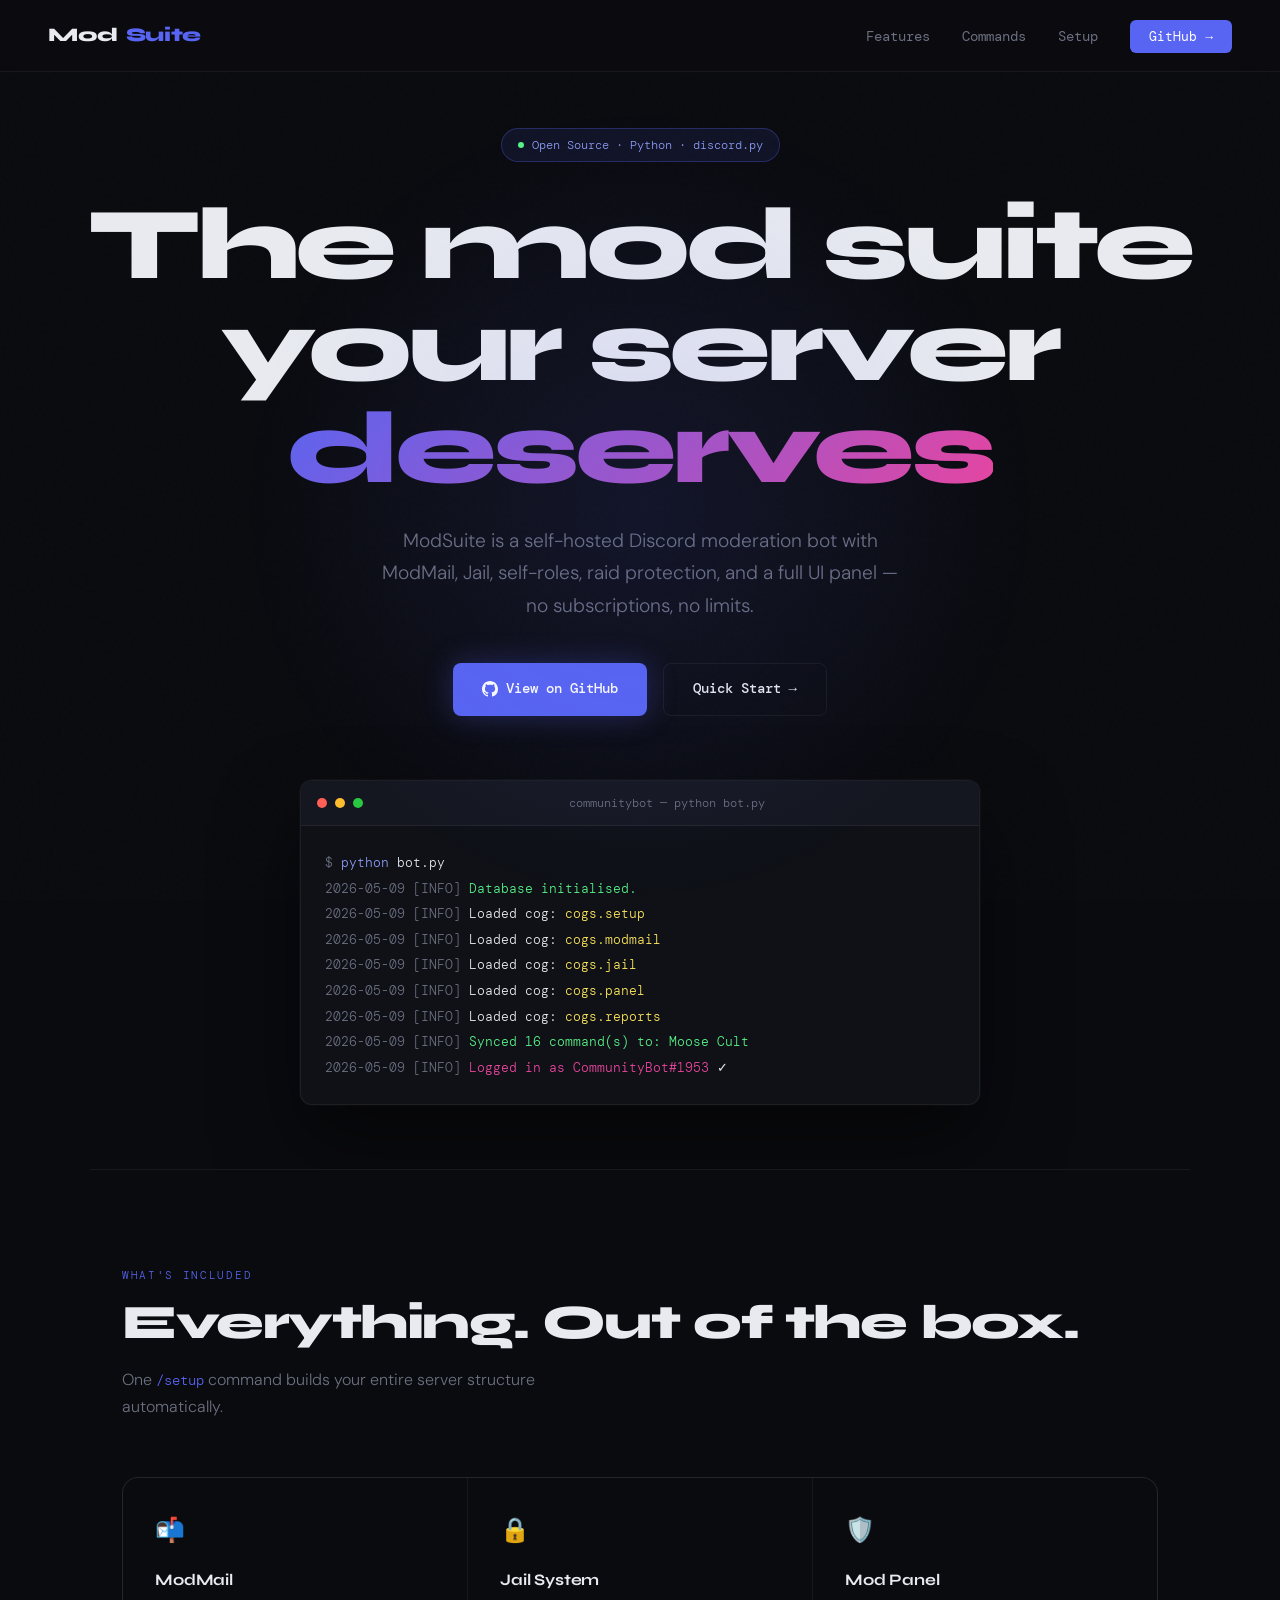
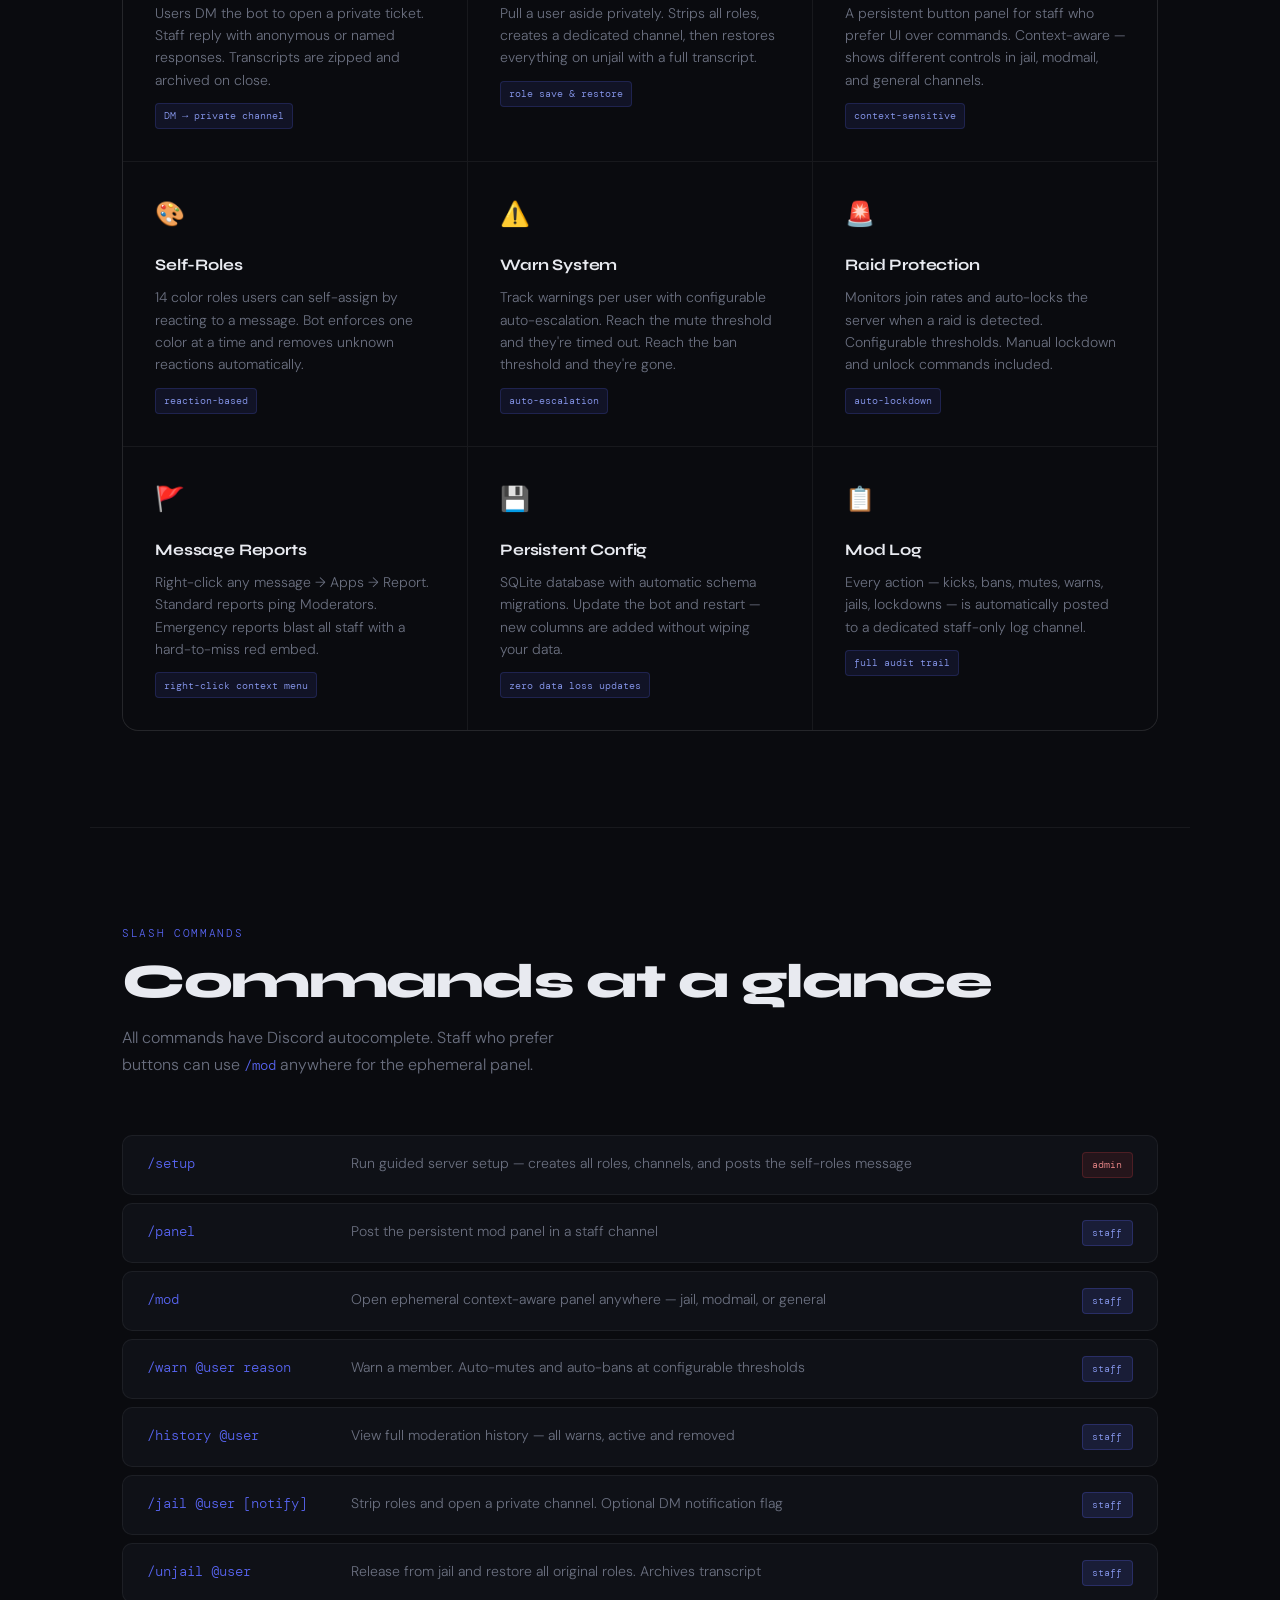
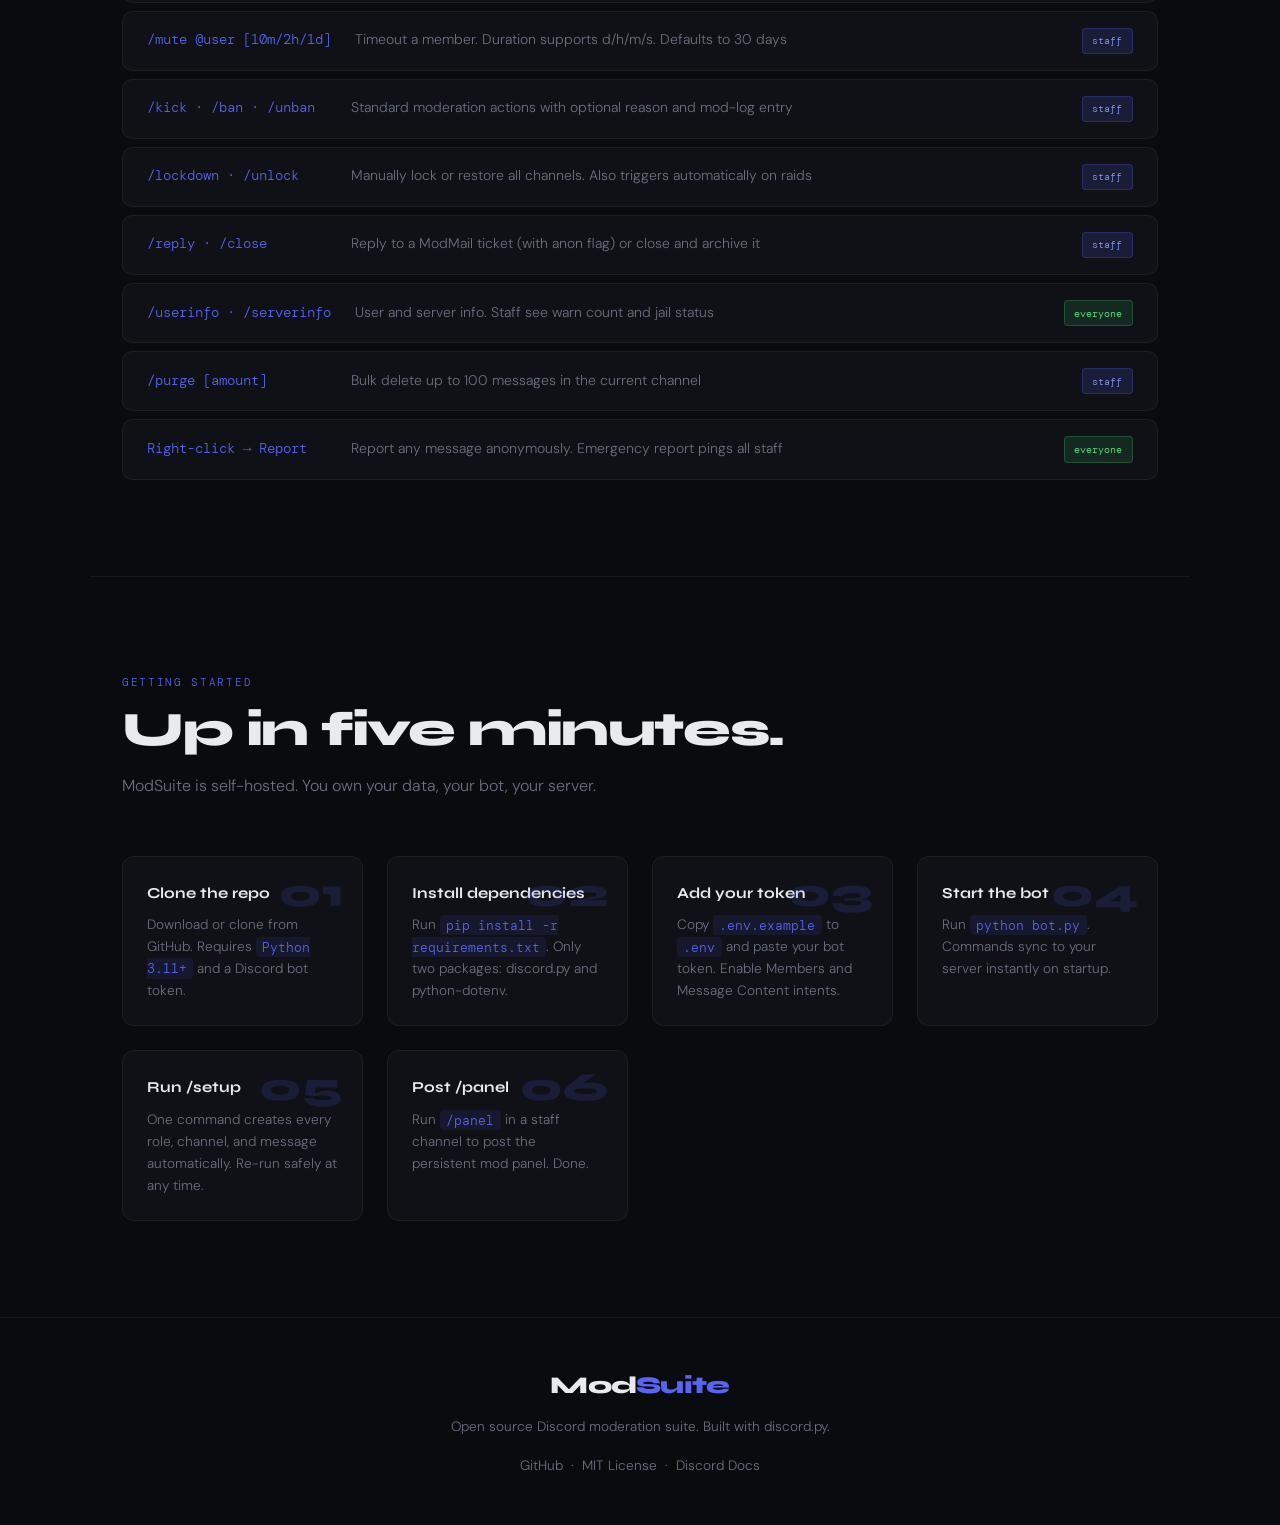
==== index.html @ 9222d687 "Initial commit" ====
<!DOCTYPE html>
<html lang="en">
<head>
<meta charset="UTF-8">
<meta name="viewport" content="width=device-width, initial-scale=1.0">
<title>ModSuite — Discord Moderation Suite</title>
<link rel="preconnect" href="https://fonts.googleapis.com">
<link rel="preconnect" href="https://fonts.gstatic.com" crossorigin>
<link href="https://fonts.googleapis.com/css2?family=Syne:wght@400;600;700;800&family=DM+Mono:wght@400;500&family=DM+Sans:wght@300;400;500&display=swap" rel="stylesheet">
<style>
  *, *::before, *::after { box-sizing: border-box; margin: 0; padding: 0; }

  :root {
    --bg:        #0a0b0f;
    --bg2:       #0f1117;
    --bg3:       #151720;
    --border:    rgba(255,255,255,0.06);
    --text:      #e8eaf0;
    --muted:     #6b7080;
    --accent:    #5865f2;
    --accent2:   #eb459e;
    --accent3:   #57f287;
    --red:       #ed4245;
    --yellow:    #fee75c;
    --glow:      rgba(88,101,242,0.15);
  }

  html { scroll-behavior: smooth; }

  body {
    background: var(--bg);
    color: var(--text);
    font-family: 'DM Sans', sans-serif;
    font-weight: 300;
    line-height: 1.7;
    overflow-x: hidden;
  }

  /* ── Noise overlay ── */
  body::before {
    content: '';
    position: fixed;
    inset: 0;
    background-image: url("data:image/svg+xml,%3Csvg viewBox='0 0 256 256' xmlns='http://www.w3.org/2000/svg'%3E%3Cfilter id='noise'%3E%3CfeTurbulence type='fractalNoise' baseFrequency='0.9' numOctaves='4' stitchTiles='stitch'/%3E%3C/filter%3E%3Crect width='100%25' height='100%25' filter='url(%23noise)' opacity='0.04'/%3E%3C/svg%3E");
    pointer-events: none;
    z-index: 0;
    opacity: 0.4;
  }

  /* ── Nav ── */
  nav {
    position: fixed;
    top: 0; left: 0; right: 0;
    z-index: 100;
    display: flex;
    align-items: center;
    justify-content: space-between;
    padding: 1.2rem 3rem;
    background: rgba(10,11,15,0.8);
    backdrop-filter: blur(20px);
    border-bottom: 1px solid var(--border);
  }

  .nav-logo {
    font-family: 'Syne', sans-serif;
    font-weight: 800;
    font-size: 1.2rem;
    letter-spacing: -0.02em;
    color: var(--text);
    text-decoration: none;
    display: flex;
    align-items: center;
    gap: 0.5rem;
  }

  .nav-logo span {
    color: var(--accent);
  }

  .nav-links {
    display: flex;
    align-items: center;
    gap: 2rem;
    list-style: none;
  }

  .nav-links a {
    color: var(--muted);
    text-decoration: none;
    font-size: 0.875rem;
    font-weight: 400;
    transition: color 0.2s;
    font-family: 'DM Mono', monospace;
  }

  .nav-links a:hover { color: var(--text); }

  .nav-cta {
    background: var(--accent);
    color: #fff !important;
    padding: 0.5rem 1.2rem;
    border-radius: 6px;
    font-family: 'DM Mono', monospace !important;
    font-size: 0.8rem !important;
    transition: background 0.2s, transform 0.15s !important;
  }

  .nav-cta:hover {
    background: #4752c4 !important;
    transform: translateY(-1px);
  }

  /* ── Hero ── */
  .hero {
    position: relative;
    min-height: 100vh;
    display: flex;
    flex-direction: column;
    align-items: center;
    justify-content: center;
    text-align: center;
    padding: 8rem 2rem 4rem;
    overflow: hidden;
  }

  /* Radial glow bg */
  .hero::after {
    content: '';
    position: absolute;
    width: 800px;
    height: 800px;
    background: radial-gradient(circle, rgba(88,101,242,0.12) 0%, transparent 70%);
    top: 50%;
    left: 50%;
    transform: translate(-50%, -60%);
    pointer-events: none;
  }

  .hero-badge {
    display: inline-flex;
    align-items: center;
    gap: 0.5rem;
    background: rgba(88,101,242,0.1);
    border: 1px solid rgba(88,101,242,0.3);
    border-radius: 100px;
    padding: 0.35rem 1rem;
    font-family: 'DM Mono', monospace;
    font-size: 0.75rem;
    color: #8b9cf4;
    margin-bottom: 2rem;
    animation: fadeUp 0.6s ease both;
  }

  .hero-badge::before {
    content: '';
    width: 6px;
    height: 6px;
    background: var(--accent3);
    border-radius: 50%;
    animation: pulse 2s infinite;
  }

  @keyframes pulse {
    0%, 100% { opacity: 1; transform: scale(1); }
    50% { opacity: 0.5; transform: scale(0.8); }
  }

  h1 {
    font-family: 'Syne', sans-serif;
    font-weight: 800;
    font-size: clamp(3rem, 8vw, 6.5rem);
    line-height: 1.0;
    letter-spacing: -0.04em;
    margin-bottom: 1.5rem;
    animation: fadeUp 0.6s ease 0.1s both;
  }

  h1 em {
    font-style: normal;
    background: linear-gradient(135deg, var(--accent) 0%, var(--accent2) 100%);
    -webkit-background-clip: text;
    -webkit-text-fill-color: transparent;
    background-clip: text;
  }

  .hero-sub {
    font-size: clamp(1rem, 2.5vw, 1.2rem);
    color: var(--muted);
    max-width: 520px;
    margin: 0 auto 2.5rem;
    font-weight: 300;
    animation: fadeUp 0.6s ease 0.2s both;
  }

  .hero-actions {
    display: flex;
    gap: 1rem;
    justify-content: center;
    flex-wrap: wrap;
    animation: fadeUp 0.6s ease 0.3s both;
  }

  .btn {
    display: inline-flex;
    align-items: center;
    gap: 0.5rem;
    padding: 0.85rem 1.8rem;
    border-radius: 8px;
    font-family: 'DM Mono', monospace;
    font-size: 0.875rem;
    text-decoration: none;
    transition: all 0.2s;
    font-weight: 500;
  }

  .btn-primary {
    background: var(--accent);
    color: #fff;
    box-shadow: 0 0 30px rgba(88,101,242,0.3);
  }

  .btn-primary:hover {
    background: #4752c4;
    transform: translateY(-2px);
    box-shadow: 0 0 40px rgba(88,101,242,0.5);
  }

  .btn-secondary {
    background: transparent;
    color: var(--text);
    border: 1px solid var(--border);
  }

  .btn-secondary:hover {
    border-color: rgba(255,255,255,0.15);
    background: rgba(255,255,255,0.04);
    transform: translateY(-2px);
  }

  /* ── Terminal preview ── */
  .terminal-wrap {
    margin-top: 4rem;
    width: 100%;
    max-width: 680px;
    animation: fadeUp 0.6s ease 0.4s both;
  }

  .terminal {
    background: var(--bg2);
    border: 1px solid var(--border);
    border-radius: 12px;
    overflow: hidden;
    box-shadow: 0 40px 80px rgba(0,0,0,0.5), 0 0 0 1px rgba(255,255,255,0.03);
  }

  .terminal-bar {
    background: var(--bg3);
    padding: 0.75rem 1rem;
    display: flex;
    align-items: center;
    gap: 0.5rem;
    border-bottom: 1px solid var(--border);
  }

  .dot { width: 10px; height: 10px; border-radius: 50%; }
  .dot-r { background: #ff5f57; }
  .dot-y { background: #febc2e; }
  .dot-g { background: #28c840; }

  .terminal-title {
    flex: 1;
    text-align: center;
    font-family: 'DM Mono', monospace;
    font-size: 0.75rem;
    color: var(--muted);
  }

  .terminal-body {
    padding: 1.5rem;
    font-family: 'DM Mono', monospace;
    font-size: 0.8rem;
    line-height: 2;
    text-align: left;
  }

  .t-dim    { color: var(--muted); }
  .t-green  { color: var(--accent3); }
  .t-blue   { color: #8b9cf4; }
  .t-yellow { color: var(--yellow); }
  .t-pink   { color: var(--accent2); }
  .t-red    { color: var(--red); }

  /* ── Section base ── */
  section {
    position: relative;
    z-index: 1;
    padding: 6rem 2rem;
    max-width: 1100px;
    margin: 0 auto;
  }

  .section-label {
    font-family: 'DM Mono', monospace;
    font-size: 0.7rem;
    color: var(--accent);
    letter-spacing: 0.15em;
    text-transform: uppercase;
    margin-bottom: 0.75rem;
  }

  h2 {
    font-family: 'Syne', sans-serif;
    font-weight: 800;
    font-size: clamp(2rem, 4vw, 3rem);
    letter-spacing: -0.03em;
    margin-bottom: 1rem;
    line-height: 1.1;
  }

  .section-desc {
    color: var(--muted);
    max-width: 480px;
    margin-bottom: 3.5rem;
    font-size: 1rem;
  }

  /* ── Divider ── */
  .divider {
    width: 100%;
    height: 1px;
    background: var(--border);
    margin: 0 auto;
    max-width: 1100px;
  }

  /* ── Feature grid ── */
  .features-grid {
    display: grid;
    grid-template-columns: repeat(auto-fill, minmax(300px, 1fr));
    gap: 1px;
    background: var(--border);
    border: 1px solid var(--border);
    border-radius: 16px;
    overflow: hidden;
  }

  .feature-card {
    background: var(--bg);
    padding: 2rem;
    transition: background 0.2s;
    position: relative;
  }

  .feature-card:hover {
    background: var(--bg2);
  }

  .feature-icon {
    font-size: 1.5rem;
    margin-bottom: 1rem;
    display: block;
  }

  .feature-card h3 {
    font-family: 'Syne', sans-serif;
    font-weight: 700;
    font-size: 1rem;
    margin-bottom: 0.5rem;
    letter-spacing: -0.01em;
  }

  .feature-card p {
    color: var(--muted);
    font-size: 0.875rem;
    line-height: 1.6;
  }

  .feature-tag {
    display: inline-block;
    margin-top: 0.75rem;
    font-family: 'DM Mono', monospace;
    font-size: 0.65rem;
    padding: 0.2rem 0.5rem;
    border-radius: 4px;
    background: rgba(88,101,242,0.1);
    color: #8b9cf4;
    border: 1px solid rgba(88,101,242,0.2);
  }

  /* ── Commands section ── */
  .commands-list {
    display: flex;
    flex-direction: column;
    gap: 0.5rem;
  }

  .cmd-row {
    display: flex;
    align-items: baseline;
    gap: 1.5rem;
    padding: 1rem 1.5rem;
    background: var(--bg2);
    border: 1px solid var(--border);
    border-radius: 10px;
    transition: border-color 0.2s, background 0.2s;
  }

  .cmd-row:hover {
    border-color: rgba(88,101,242,0.3);
    background: var(--bg3);
  }

  .cmd-name {
    font-family: 'DM Mono', monospace;
    font-size: 0.875rem;
    color: var(--accent);
    min-width: 180px;
    flex-shrink: 0;
  }

  .cmd-desc {
    color: var(--muted);
    font-size: 0.875rem;
    flex: 1;
  }

  .cmd-badge {
    font-family: 'DM Mono', monospace;
    font-size: 0.65rem;
    padding: 0.2rem 0.6rem;
    border-radius: 4px;
    flex-shrink: 0;
  }

  .badge-staff {
    background: rgba(88,101,242,0.15);
    color: #8b9cf4;
    border: 1px solid rgba(88,101,242,0.25);
  }

  .badge-all {
    background: rgba(87,242,135,0.1);
    color: var(--accent3);
    border: 1px solid rgba(87,242,135,0.2);
  }

  .badge-admin {
    background: rgba(237,66,69,0.1);
    color: #f28b8c;
    border: 1px solid rgba(237,66,69,0.2);
  }

  /* ── Setup steps ── */
  .steps {
    display: grid;
    grid-template-columns: repeat(auto-fill, minmax(220px, 1fr));
    gap: 1.5rem;
    counter-reset: step;
  }

  .step {
    counter-increment: step;
    padding: 1.5rem;
    background: var(--bg2);
    border: 1px solid var(--border);
    border-radius: 12px;
    position: relative;
    transition: border-color 0.2s;
  }

  .step:hover { border-color: rgba(88,101,242,0.3); }

  .step::before {
    content: "0" counter(step);
    font-family: 'Syne', sans-serif;
    font-weight: 800;
    font-size: 2.5rem;
    color: rgba(88,101,242,0.15);
    position: absolute;
    top: 1rem;
    right: 1.2rem;
    line-height: 1;
  }

  .step h3 {
    font-family: 'Syne', sans-serif;
    font-weight: 700;
    font-size: 0.95rem;
    margin-bottom: 0.5rem;
  }

  .step p {
    color: var(--muted);
    font-size: 0.85rem;
    line-height: 1.6;
  }

  .step code {
    font-family: 'DM Mono', monospace;
    font-size: 0.8rem;
    color: var(--accent);
    background: rgba(88,101,242,0.1);
    padding: 0.1rem 0.4rem;
    border-radius: 4px;
  }

  /* ── Footer ── */
  footer {
    position: relative;
    z-index: 1;
    border-top: 1px solid var(--border);
    padding: 3rem 2rem;
    text-align: center;
    color: var(--muted);
    font-size: 0.85rem;
  }

  footer a {
    color: var(--muted);
    text-decoration: none;
    transition: color 0.2s;
  }

  footer a:hover { color: var(--text); }

  .footer-logo {
    font-family: 'Syne', sans-serif;
    font-weight: 800;
    font-size: 1.5rem;
    letter-spacing: -0.03em;
    color: var(--text);
    margin-bottom: 0.5rem;
  }

  .footer-logo span { color: var(--accent); }

  /* ── Animations ── */
  @keyframes fadeUp {
    from { opacity: 0; transform: translateY(20px); }
    to   { opacity: 1; transform: translateY(0); }
  }

  .reveal {
    opacity: 0;
    transform: translateY(24px);
    transition: opacity 0.6s ease, transform 0.6s ease;
  }

  .reveal.visible {
    opacity: 1;
    transform: none;
  }

  /* ── Responsive ── */
  @media (max-width: 768px) {
    nav { padding: 1rem 1.5rem; }
    .nav-links { display: none; }
    section { padding: 4rem 1.5rem; }
    .features-grid { grid-template-columns: 1fr; }
    .cmd-row { flex-wrap: wrap; gap: 0.5rem; }
    .cmd-name { min-width: unset; }
  }
</style>
</head>
<body>

<!-- Nav -->
<nav>
  <a href="#" class="nav-logo">Mod<span>Suite</span></a>
  <ul class="nav-links">
    <li><a href="#features">Features</a></li>
    <li><a href="#commands">Commands</a></li>
    <li><a href="#setup">Setup</a></li>
    <li><a href="https://github.com" class="nav-cta">GitHub →</a></li>
  </ul>
</nav>

<!-- Hero -->
<div class="hero">
  <div class="hero-badge">Open Source · Python · discord.py</div>

  <h1>The mod suite<br>your server <em>deserves</em></h1>

  <p class="hero-sub">
    ModSuite is a self-hosted Discord moderation bot with ModMail, Jail, self-roles, raid protection, and a full UI panel — no subscriptions, no limits.
  </p>

  <div class="hero-actions">
    <a href="https://github.com" class="btn btn-primary">
      <svg width="16" height="16" viewBox="0 0 24 24" fill="currentColor"><path d="M12 0C5.37 0 0 5.37 0 12c0 5.31 3.435 9.795 8.205 11.385.6.105.825-.255.825-.57 0-.285-.015-1.23-.015-2.235-3.015.555-3.795-.735-4.035-1.41-.135-.345-.72-1.41-1.23-1.695-.42-.225-1.02-.78-.015-.795.945-.015 1.62.87 1.845 1.23 1.08 1.815 2.805 1.305 3.495.99.105-.78.42-1.305.765-1.605-2.67-.3-5.46-1.335-5.46-5.925 0-1.305.465-2.385 1.23-3.225-.12-.3-.54-1.53.12-3.18 0 0 1.005-.315 3.3 1.23.96-.27 1.98-.405 3-.405s2.04.135 3 .405c2.295-1.56 3.3-1.23 3.3-1.23.66 1.65.24 2.88.12 3.18.765.84 1.23 1.905 1.23 3.225 0 4.605-2.805 5.625-5.475 5.925.435.375.81 1.095.81 2.22 0 1.605-.015 2.895-.015 3.3 0 .315.225.69.825.57A12.02 12.02 0 0 0 24 12c0-6.63-5.37-12-12-12z"/></svg>
      View on GitHub
    </a>
    <a href="#setup" class="btn btn-secondary">Quick Start →</a>
  </div>

  <div class="terminal-wrap">
    <div class="terminal">
      <div class="terminal-bar">
        <div class="dot dot-r"></div>
        <div class="dot dot-y"></div>
        <div class="dot dot-g"></div>
        <div class="terminal-title">communitybot — python bot.py</div>
      </div>
      <div class="terminal-body">
        <div><span class="t-dim">$</span> <span class="t-blue">python</span> bot.py</div>
        <div><span class="t-dim">2026-05-09 [INFO]</span> <span class="t-green">Database initialised.</span></div>
        <div><span class="t-dim">2026-05-09 [INFO]</span> Loaded cog: <span class="t-yellow">cogs.setup</span></div>
        <div><span class="t-dim">2026-05-09 [INFO]</span> Loaded cog: <span class="t-yellow">cogs.modmail</span></div>
        <div><span class="t-dim">2026-05-09 [INFO]</span> Loaded cog: <span class="t-yellow">cogs.jail</span></div>
        <div><span class="t-dim">2026-05-09 [INFO]</span> Loaded cog: <span class="t-yellow">cogs.panel</span></div>
        <div><span class="t-dim">2026-05-09 [INFO]</span> Loaded cog: <span class="t-yellow">cogs.reports</span></div>
        <div><span class="t-dim">2026-05-09 [INFO]</span> <span class="t-green">Synced 16 command(s) to: Moose Cult</span></div>
        <div><span class="t-dim">2026-05-09 [INFO]</span> <span class="t-pink">Logged in as CommunityBot#1953</span> ✓</div>
      </div>
    </div>
  </div>
</div>

<div class="divider"></div>

<!-- Features -->
<section id="features">
  <div class="section-label">What's included</div>
  <h2>Everything. Out of the box.</h2>
  <p class="section-desc">One <code style="font-family:'DM Mono',monospace;color:var(--accent);font-size:0.9em">/setup</code> command builds your entire server structure automatically.</p>

  <div class="features-grid reveal">
    <div class="feature-card">
      <span class="feature-icon">📬</span>
      <h3>ModMail</h3>
      <p>Users DM the bot to open a private ticket. Staff reply with anonymous or named responses. Transcripts are zipped and archived on close.</p>
      <span class="feature-tag">DM → private channel</span>
    </div>
    <div class="feature-card">
      <span class="feature-icon">🔒</span>
      <h3>Jail System</h3>
      <p>Pull a user aside privately. Strips all roles, creates a dedicated channel, then restores everything on unjail with a full transcript.</p>
      <span class="feature-tag">role save & restore</span>
    </div>
    <div class="feature-card">
      <span class="feature-icon">🛡️</span>
      <h3>Mod Panel</h3>
      <p>A persistent button panel for staff who prefer UI over commands. Context-aware — shows different controls in jail, modmail, and general channels.</p>
      <span class="feature-tag">context-sensitive</span>
    </div>
    <div class="feature-card">
      <span class="feature-icon">🎨</span>
      <h3>Self-Roles</h3>
      <p>14 color roles users can self-assign by reacting to a message. Bot enforces one color at a time and removes unknown reactions automatically.</p>
      <span class="feature-tag">reaction-based</span>
    </div>
    <div class="feature-card">
      <span class="feature-icon">⚠️</span>
      <h3>Warn System</h3>
      <p>Track warnings per user with configurable auto-escalation. Reach the mute threshold and they're timed out. Reach the ban threshold and they're gone.</p>
      <span class="feature-tag">auto-escalation</span>
    </div>
    <div class="feature-card">
      <span class="feature-icon">🚨</span>
      <h3>Raid Protection</h3>
      <p>Monitors join rates and auto-locks the server when a raid is detected. Configurable thresholds. Manual lockdown and unlock commands included.</p>
      <span class="feature-tag">auto-lockdown</span>
    </div>
    <div class="feature-card">
      <span class="feature-icon">🚩</span>
      <h3>Message Reports</h3>
      <p>Right-click any message → Apps → Report. Standard reports ping Moderators. Emergency reports blast all staff with a hard-to-miss red embed.</p>
      <span class="feature-tag">right-click context menu</span>
    </div>
    <div class="feature-card">
      <span class="feature-icon">💾</span>
      <h3>Persistent Config</h3>
      <p>SQLite database with automatic schema migrations. Update the bot and restart — new columns are added without wiping your data.</p>
      <span class="feature-tag">zero data loss updates</span>
    </div>
    <div class="feature-card">
      <span class="feature-icon">📋</span>
      <h3>Mod Log</h3>
      <p>Every action — kicks, bans, mutes, warns, jails, lockdowns — is automatically posted to a dedicated staff-only log channel.</p>
      <span class="feature-tag">full audit trail</span>
    </div>
  </div>
</section>

<div class="divider"></div>

<!-- Commands -->
<section id="commands">
  <div class="section-label">Slash commands</div>
  <h2>Commands at a glance</h2>
  <p class="section-desc">All commands have Discord autocomplete. Staff who prefer buttons can use <code style="font-family:'DM Mono',monospace;color:var(--accent);font-size:0.9em">/mod</code> anywhere for the ephemeral panel.</p>

  <div class="commands-list reveal">
    <div class="cmd-row">
      <span class="cmd-name">/setup</span>
      <span class="cmd-desc">Run guided server setup — creates all roles, channels, and posts the self-roles message</span>
      <span class="cmd-badge badge-admin">admin</span>
    </div>
    <div class="cmd-row">
      <span class="cmd-name">/panel</span>
      <span class="cmd-desc">Post the persistent mod panel in a staff channel</span>
      <span class="cmd-badge badge-staff">staff</span>
    </div>
    <div class="cmd-row">
      <span class="cmd-name">/mod</span>
      <span class="cmd-desc">Open ephemeral context-aware panel anywhere — jail, modmail, or general</span>
      <span class="cmd-badge badge-staff">staff</span>
    </div>
    <div class="cmd-row">
      <span class="cmd-name">/warn @user reason</span>
      <span class="cmd-desc">Warn a member. Auto-mutes and auto-bans at configurable thresholds</span>
      <span class="cmd-badge badge-staff">staff</span>
    </div>
    <div class="cmd-row">
      <span class="cmd-name">/history @user</span>
      <span class="cmd-desc">View full moderation history — all warns, active and removed</span>
      <span class="cmd-badge badge-staff">staff</span>
    </div>
    <div class="cmd-row">
      <span class="cmd-name">/jail @user [notify]</span>
      <span class="cmd-desc">Strip roles and open a private channel. Optional DM notification flag</span>
      <span class="cmd-badge badge-staff">staff</span>
    </div>
    <div class="cmd-row">
      <span class="cmd-name">/unjail @user</span>
      <span class="cmd-desc">Release from jail and restore all original roles. Archives transcript</span>
      <span class="cmd-badge badge-staff">staff</span>
    </div>
    <div class="cmd-row">
      <span class="cmd-name">/mute @user [10m/2h/1d]</span>
      <span class="cmd-desc">Timeout a member. Duration supports d/h/m/s. Defaults to 30 days</span>
      <span class="cmd-badge badge-staff">staff</span>
    </div>
    <div class="cmd-row">
      <span class="cmd-name">/kick · /ban · /unban</span>
      <span class="cmd-desc">Standard moderation actions with optional reason and mod-log entry</span>
      <span class="cmd-badge badge-staff">staff</span>
    </div>
    <div class="cmd-row">
      <span class="cmd-name">/lockdown · /unlock</span>
      <span class="cmd-desc">Manually lock or restore all channels. Also triggers automatically on raids</span>
      <span class="cmd-badge badge-staff">staff</span>
    </div>
    <div class="cmd-row">
      <span class="cmd-name">/reply · /close</span>
      <span class="cmd-desc">Reply to a ModMail ticket (with anon flag) or close and archive it</span>
      <span class="cmd-badge badge-staff">staff</span>
    </div>
    <div class="cmd-row">
      <span class="cmd-name">/userinfo · /serverinfo</span>
      <span class="cmd-desc">User and server info. Staff see warn count and jail status</span>
      <span class="cmd-badge badge-all">everyone</span>
    </div>
    <div class="cmd-row">
      <span class="cmd-name">/purge [amount]</span>
      <span class="cmd-desc">Bulk delete up to 100 messages in the current channel</span>
      <span class="cmd-badge badge-staff">staff</span>
    </div>
    <div class="cmd-row">
      <span class="cmd-name">Right-click → Report</span>
      <span class="cmd-desc">Report any message anonymously. Emergency report pings all staff</span>
      <span class="cmd-badge badge-all">everyone</span>
    </div>
  </div>
</section>

<div class="divider"></div>

<!-- Setup -->
<section id="setup">
  <div class="section-label">Getting started</div>
  <h2>Up in five minutes.</h2>
  <p class="section-desc">ModSuite is self-hosted. You own your data, your bot, your server.</p>

  <div class="steps reveal">
    <div class="step">
      <h3>Clone the repo</h3>
      <p>Download or clone from GitHub. Requires <code>Python 3.11+</code> and a Discord bot token.</p>
    </div>
    <div class="step">
      <h3>Install dependencies</h3>
      <p>Run <code>pip install -r requirements.txt</code>. Only two packages: discord.py and python-dotenv.</p>
    </div>
    <div class="step">
      <h3>Add your token</h3>
      <p>Copy <code>.env.example</code> to <code>.env</code> and paste your bot token. Enable Members and Message Content intents.</p>
    </div>
    <div class="step">
      <h3>Start the bot</h3>
      <p>Run <code>python bot.py</code>. Commands sync to your server instantly on startup.</p>
    </div>
    <div class="step">
      <h3>Run /setup</h3>
      <p>One command creates every role, channel, and message automatically. Re-run safely at any time.</p>
    </div>
    <div class="step">
      <h3>Post /panel</h3>
      <p>Run <code>/panel</code> in a staff channel to post the persistent mod panel. Done.</p>
    </div>
  </div>
</section>

<footer>
  <div class="footer-logo">Mod<span>Suite</span></div>
  <p style="margin-bottom:1rem">Open source Discord moderation suite. Built with discord.py.</p>
  <p>
    <a href="https://github.com">GitHub</a>
    &nbsp;·&nbsp;
    <a href="https://github.com">MIT License</a>
    &nbsp;·&nbsp;
    <a href="https://discord.com/developers/docs">Discord Docs</a>
  </p>
</footer>

<script>
  // Scroll reveal
  const reveals = document.querySelectorAll('.reveal');
  const observer = new IntersectionObserver(entries => {
    entries.forEach((entry, i) => {
      if (entry.isIntersecting) {
        setTimeout(() => entry.target.classList.add('visible'), i * 80);
        observer.unobserve(entry.target);
      }
    });
  }, { threshold: 0.1 });
  reveals.forEach(el => observer.observe(el));

  // Stagger feature cards and steps on reveal
  document.querySelectorAll('.features-grid, .steps, .commands-list').forEach(grid => {
    const children = grid.children;
    grid.classList.add('reveal');
    const gridObserver = new IntersectionObserver(entries => {
      entries.forEach(entry => {
        if (entry.isIntersecting) {
          Array.from(children).forEach((child, i) => {
            child.style.opacity = '0';
            child.style.transform = 'translateY(16px)';
            child.style.transition = `opacity 0.4s ease ${i * 60}ms, transform 0.4s ease ${i * 60}ms`;
            setTimeout(() => {
              child.style.opacity = '1';
              child.style.transform = 'none';
            }, 100 + i * 60);
          });
          gridObserver.unobserve(entry.target);
        }
      });
    }, { threshold: 0.05 });
    gridObserver.observe(grid);
  });
</script>
</body>
</html>
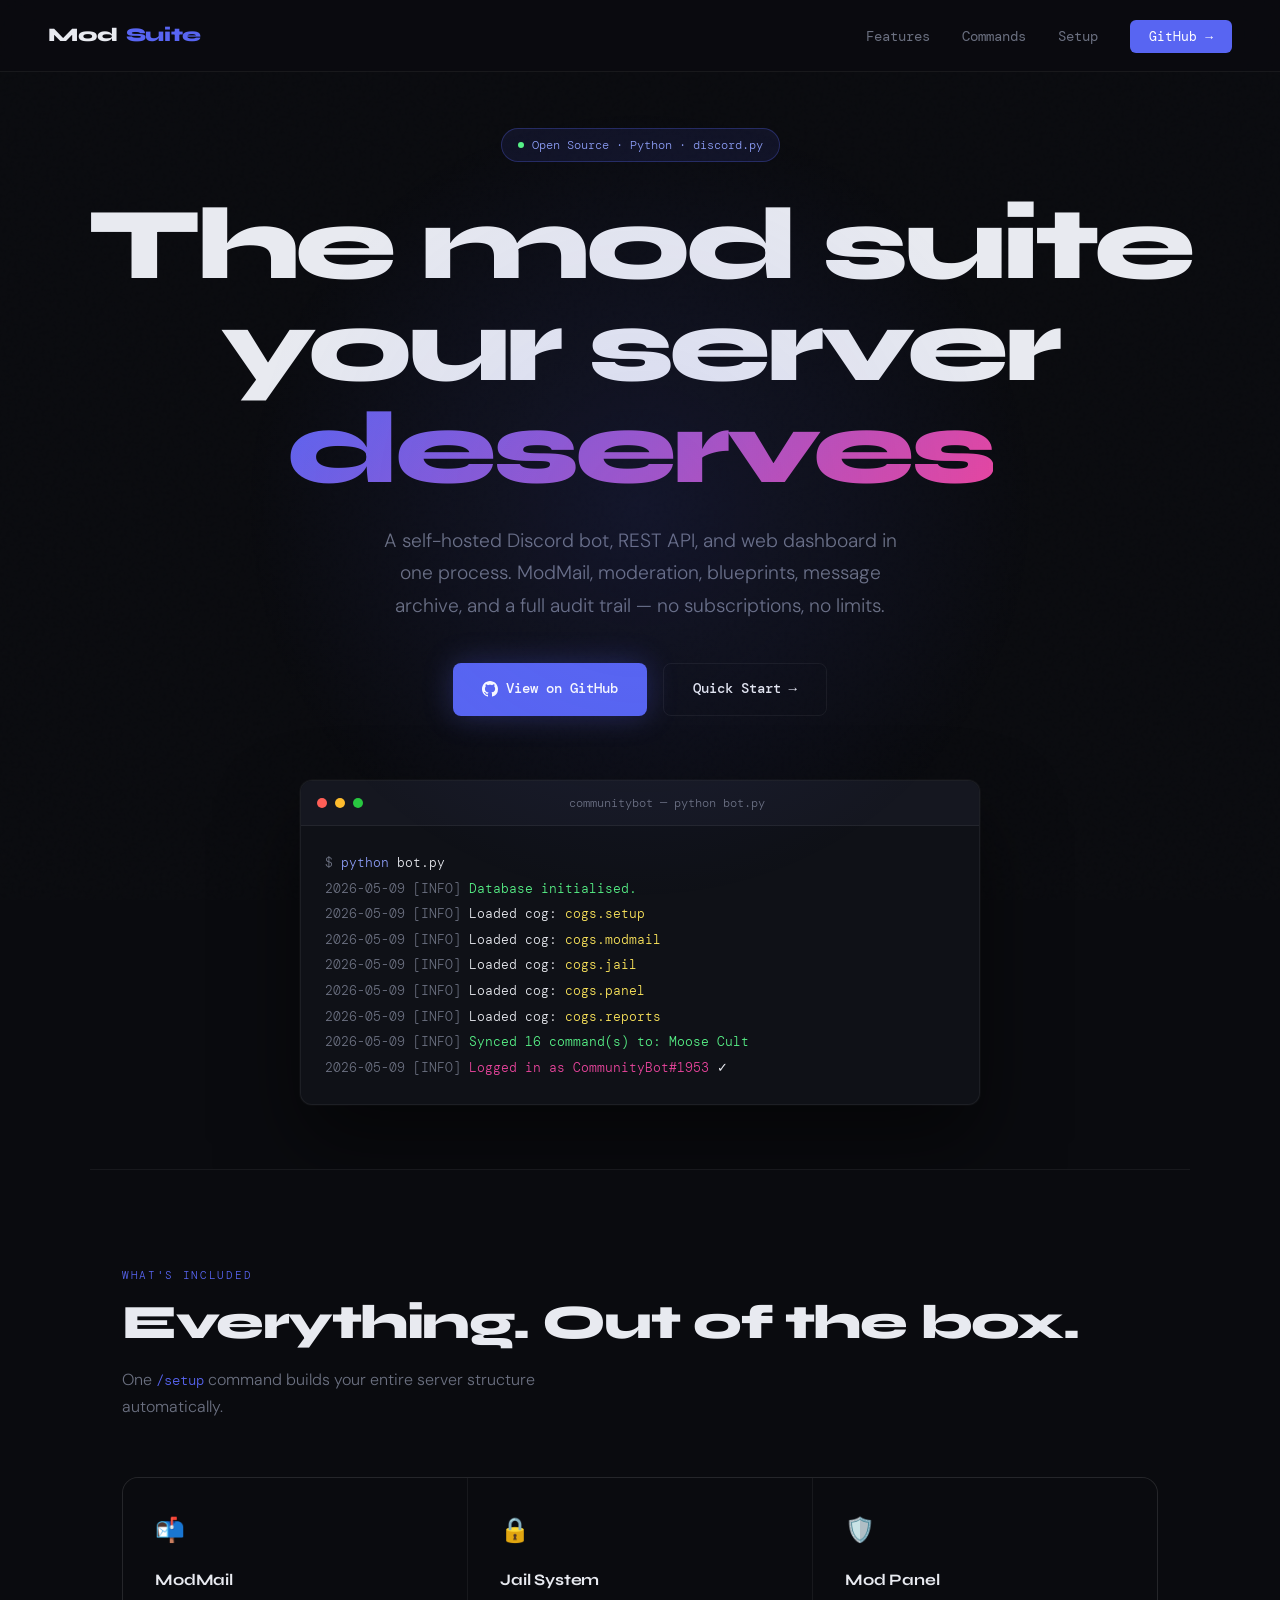
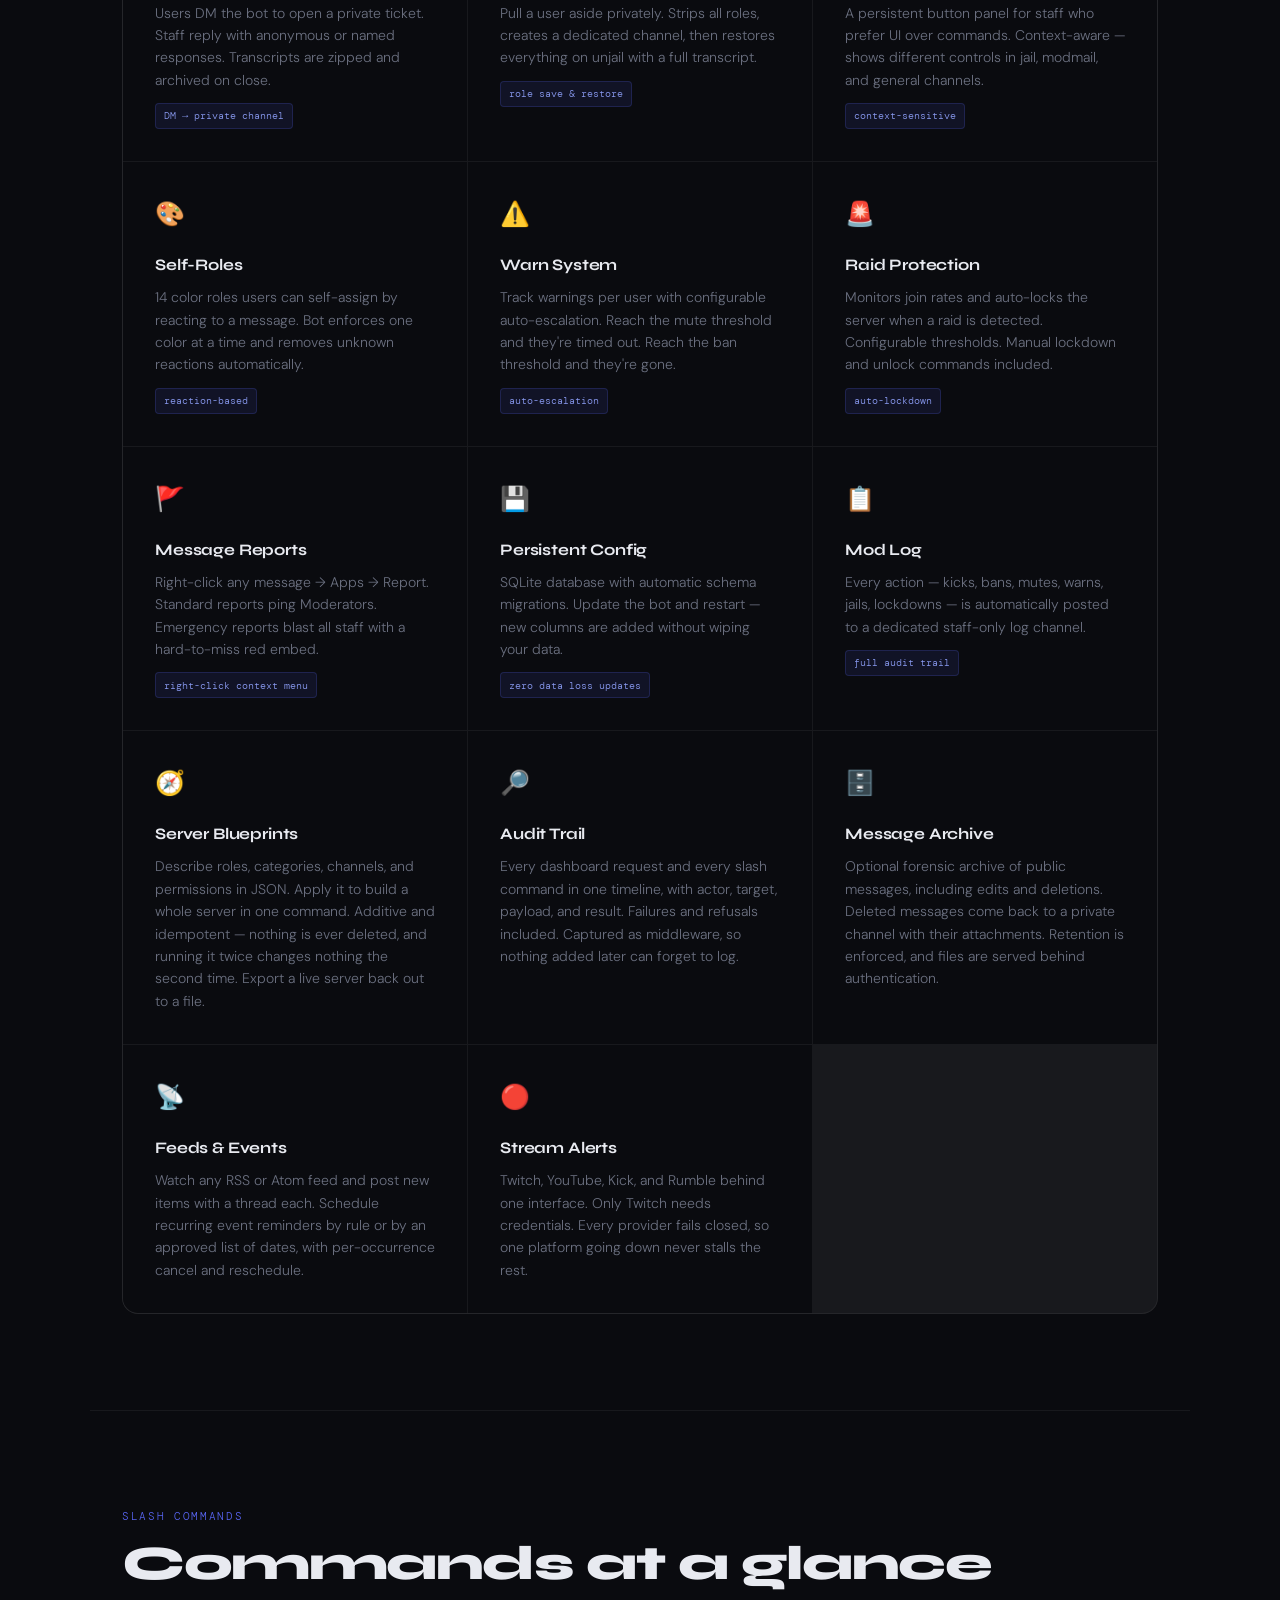
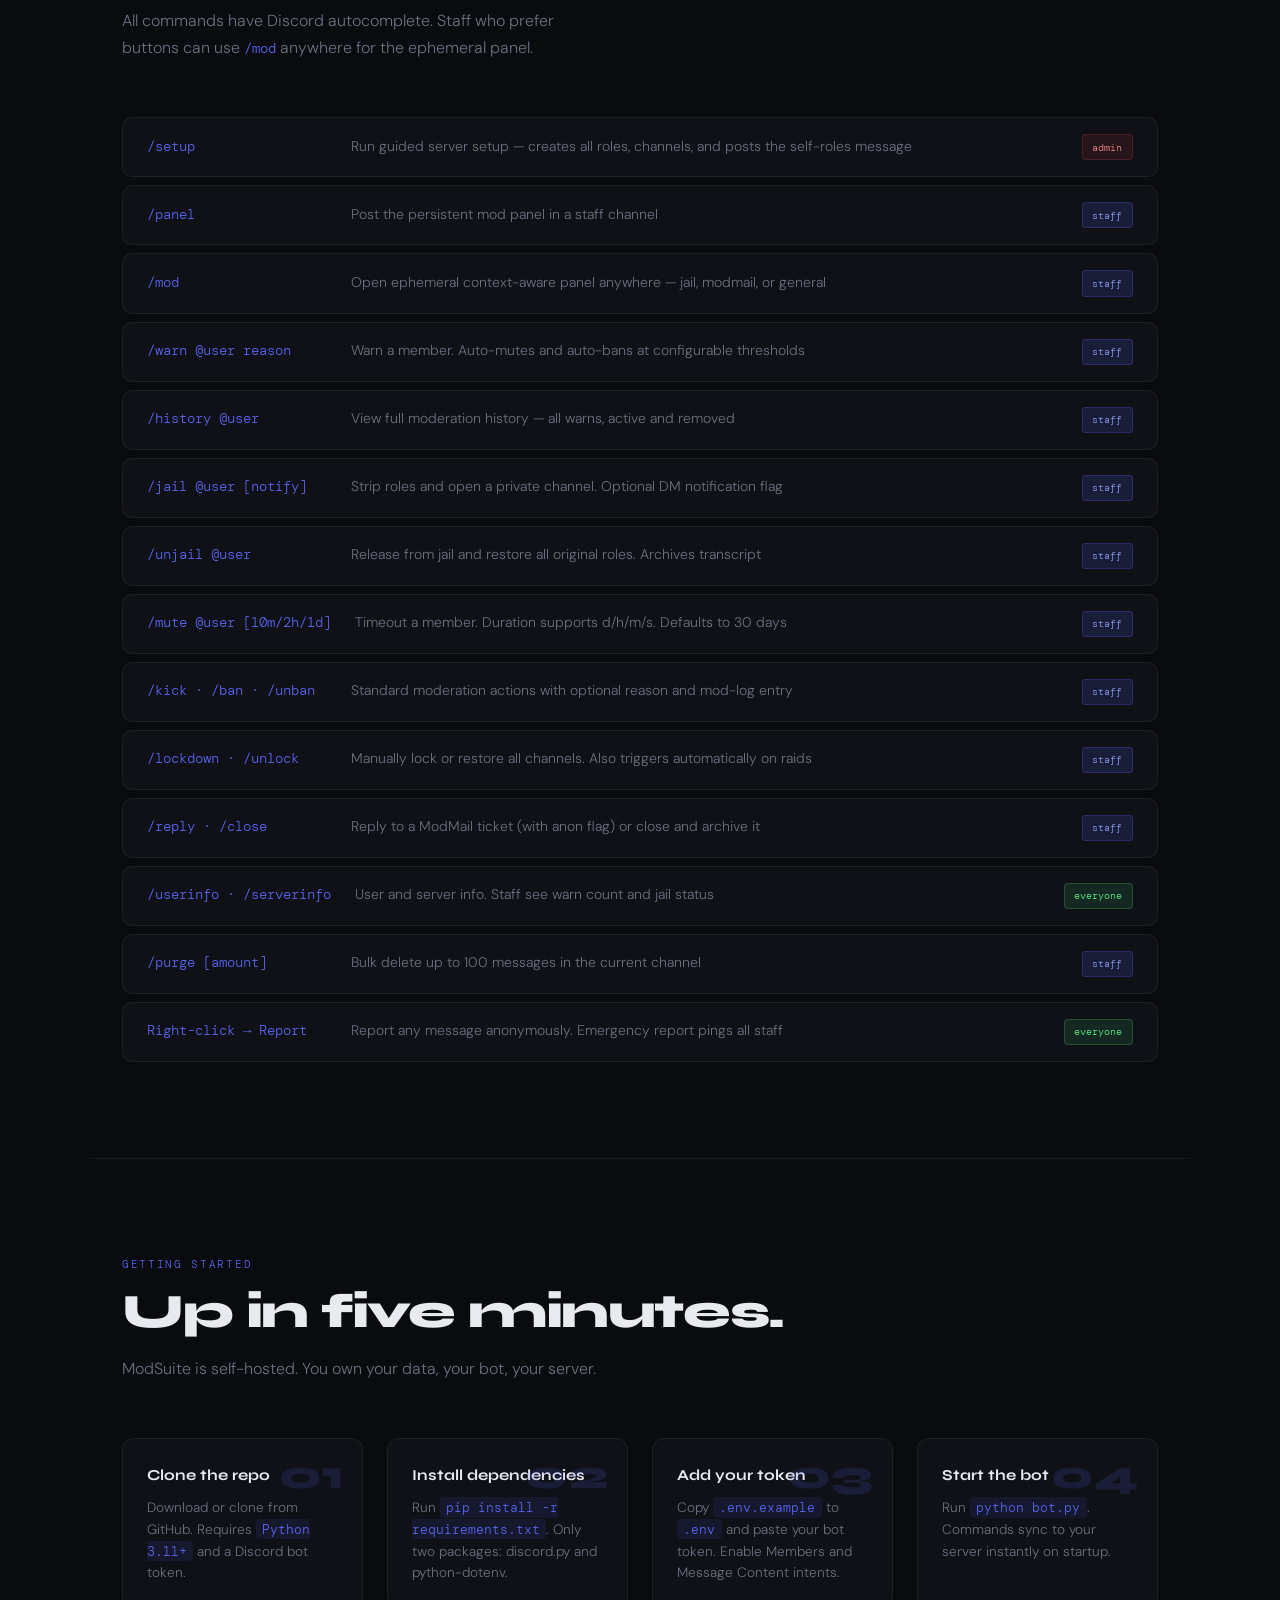
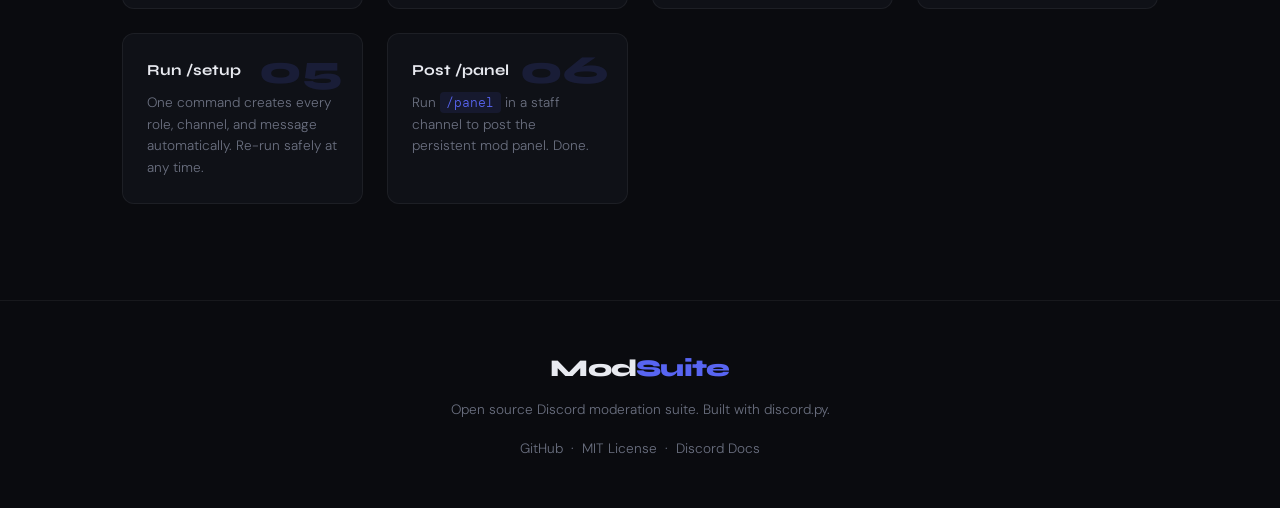
==== commit b7256d5a: "Add legacy booster rewards and more (v4.1.0) Discord removes its own booster role the moment someone" ====
--- a/index.html
+++ b/index.html
@@ -3,7 +3,7 @@
 <head>
 <meta charset="UTF-8">
 <meta name="viewport" content="width=device-width, initial-scale=1.0">
-<title>ModSuite — Discord Moderation Suite</title>
+<title>ModSuite — Self-hosted Discord community platform</title>
 <link rel="preconnect" href="https://fonts.googleapis.com">
 <link rel="preconnect" href="https://fonts.gstatic.com" crossorigin>
 <link href="https://fonts.googleapis.com/css2?family=Syne:wght@400;600;700;800&family=DM+Mono:wght@400;500&family=DM+Sans:wght@300;400;500&display=swap" rel="stylesheet">
@@ -571,7 +571,7 @@
     <li><a href="#features">Features</a></li>
     <li><a href="#commands">Commands</a></li>
     <li><a href="#setup">Setup</a></li>
-    <li><a href="https://github.com" class="nav-cta">GitHub →</a></li>
+    <li><a href="https://github.com/GreyHammond/ModSuite" class="nav-cta">GitHub →</a></li>
   </ul>
 </nav>
 
@@ -582,11 +582,11 @@
   <h1>The mod suite<br>your server <em>deserves</em></h1>
 
   <p class="hero-sub">
-    ModSuite is a self-hosted Discord moderation bot with ModMail, Jail, self-roles, raid protection, and a full UI panel — no subscriptions, no limits.
+    A self-hosted Discord bot, REST API, and web dashboard in one process. ModMail, moderation, blueprints, message archive, and a full audit trail — no subscriptions, no limits.
   </p>
 
   <div class="hero-actions">
-    <a href="https://github.com" class="btn btn-primary">
+    <a href="https://github.com/GreyHammond/ModSuite" class="btn btn-primary">
       <svg width="16" height="16" viewBox="0 0 24 24" fill="currentColor"><path d="M12 0C5.37 0 0 5.37 0 12c0 5.31 3.435 9.795 8.205 11.385.6.105.825-.255.825-.57 0-.285-.015-1.23-.015-2.235-3.015.555-3.795-.735-4.035-1.41-.135-.345-.72-1.41-1.23-1.695-.42-.225-1.02-.78-.015-.795.945-.015 1.62.87 1.845 1.23 1.08 1.815 2.805 1.305 3.495.99.105-.78.42-1.305.765-1.605-2.67-.3-5.46-1.335-5.46-5.925 0-1.305.465-2.385 1.23-3.225-.12-.3-.54-1.53.12-3.18 0 0 1.005-.315 3.3 1.23.96-.27 1.98-.405 3-.405s2.04.135 3 .405c2.295-1.56 3.3-1.23 3.3-1.23.66 1.65.24 2.88.12 3.18.765.84 1.23 1.905 1.23 3.225 0 4.605-2.805 5.625-5.475 5.925.435.375.81 1.095.81 2.22 0 1.605-.015 2.895-.015 3.3 0 .315.225.69.825.57A12.02 12.02 0 0 0 24 12c0-6.63-5.37-12-12-12z"/></svg>
       View on GitHub
     </a>
@@ -679,6 +679,31 @@
       <p>Every action — kicks, bans, mutes, warns, jails, lockdowns — is automatically posted to a dedicated staff-only log channel.</p>
       <span class="feature-tag">full audit trail</span>
     </div>
+    <div class="feature-card">
+      <span class="feature-icon">🧭</span>
+      <h3>Server Blueprints</h3>
+      <p>Describe roles, categories, channels, and permissions in JSON. Apply it to build a whole server in one command. Additive and idempotent — nothing is ever deleted, and running it twice changes nothing the second time. Export a live server back out to a file.</p>
+    </div>
+    <div class="feature-card">
+      <span class="feature-icon">🔎</span>
+      <h3>Audit Trail</h3>
+      <p>Every dashboard request and every slash command in one timeline, with actor, target, payload, and result. Failures and refusals included. Captured as middleware, so nothing added later can forget to log.</p>
+    </div>
+    <div class="feature-card">
+      <span class="feature-icon">🗄️</span>
+      <h3>Message Archive</h3>
+      <p>Optional forensic archive of public messages, including edits and deletions. Deleted messages come back to a private channel with their attachments. Retention is enforced, and files are served behind authentication.</p>
+    </div>
+    <div class="feature-card">
+      <span class="feature-icon">📡</span>
+      <h3>Feeds &amp; Events</h3>
+      <p>Watch any RSS or Atom feed and post new items with a thread each. Schedule recurring event reminders by rule or by an approved list of dates, with per-occurrence cancel and reschedule.</p>
+    </div>
+    <div class="feature-card">
+      <span class="feature-icon">🔴</span>
+      <h3>Stream Alerts</h3>
+      <p>Twitch, YouTube, Kick, and Rumble behind one interface. Only Twitch needs credentials. Every provider fails closed, so one platform going down never stalls the rest.</p>
+      </div>
   </div>
 </section>
 
@@ -804,9 +829,9 @@
   <div class="footer-logo">Mod<span>Suite</span></div>
   <p style="margin-bottom:1rem">Open source Discord moderation suite. Built with discord.py.</p>
   <p>
-    <a href="https://github.com">GitHub</a>
+    <a href="https://github.com/GreyHammond/ModSuite">GitHub</a>
     &nbsp;·&nbsp;
-    <a href="https://github.com">MIT License</a>
+    <a href="https://github.com/GreyHammond/ModSuite">MIT License</a>
     &nbsp;·&nbsp;
     <a href="https://discord.com/developers/docs">Discord Docs</a>
   </p>
